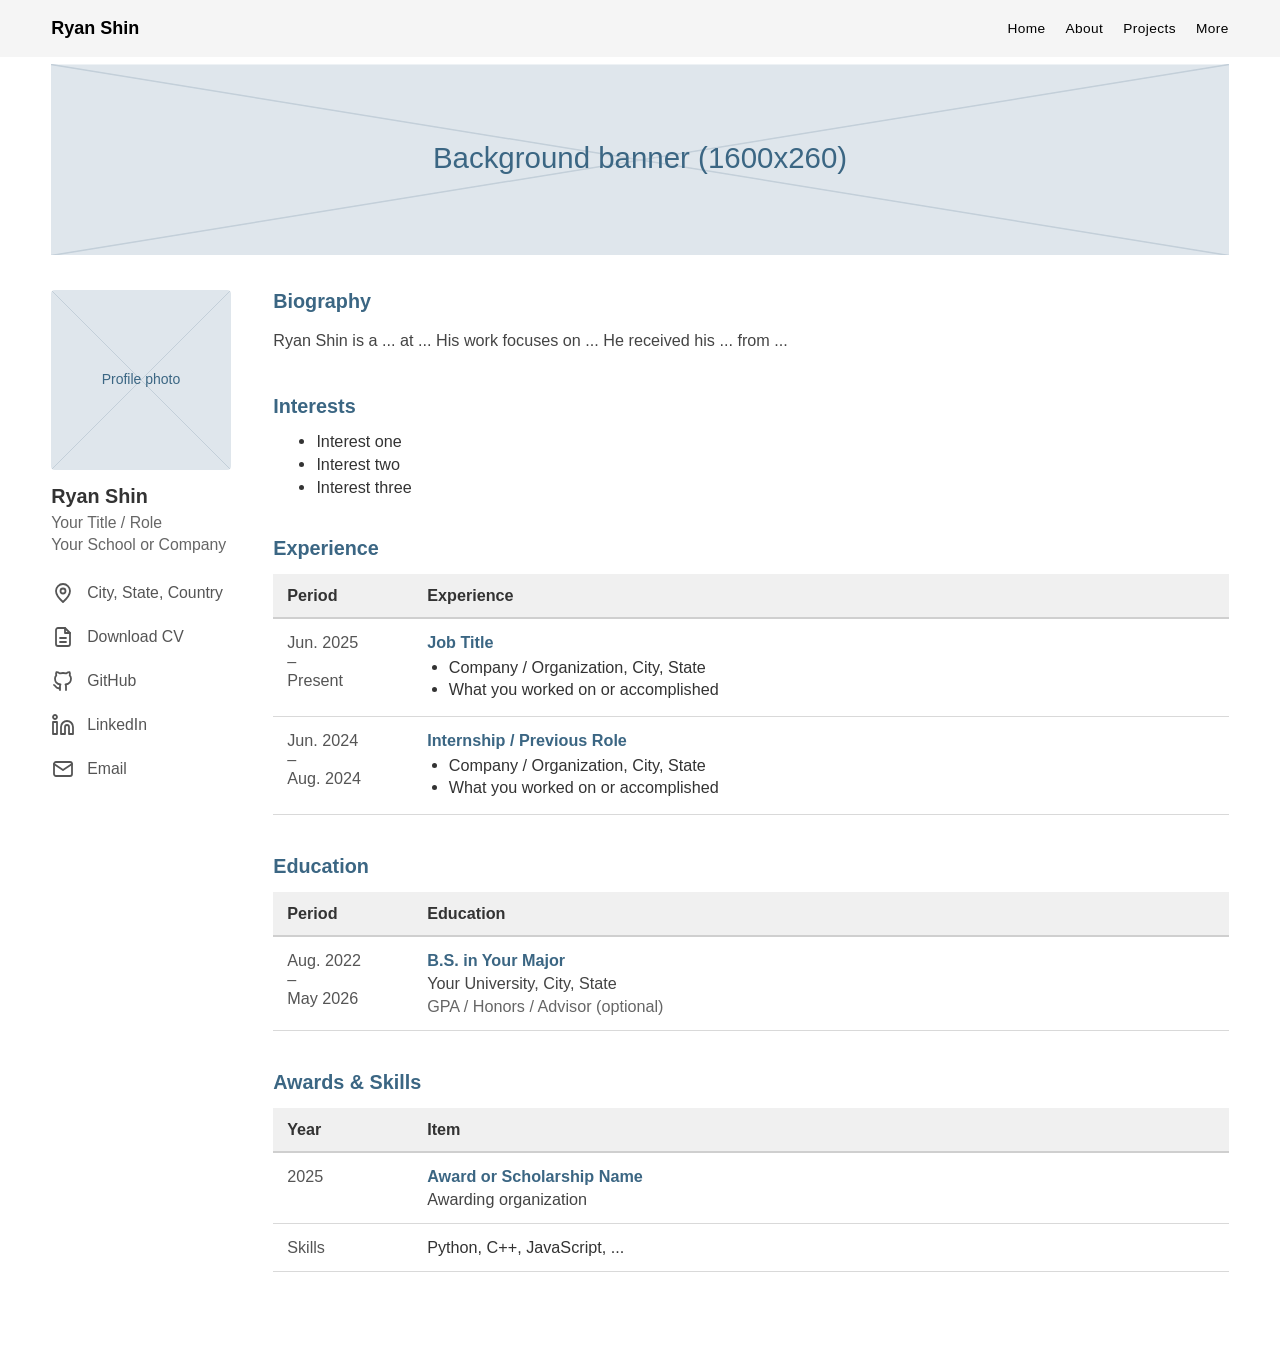
==== about.html @ 27a2eb21 "current" ====
<!DOCTYPE html>
<html lang="en">
<head>
  <meta charset="UTF-8" />
  <title>About - Ryan Shin</title>
  <meta name="viewport" content="width=device-width, initial-scale=1.0" />
  <meta name="description" content="Ryan Shin - personal website. TODO: write a one-sentence description of yourself." />
  <link rel="stylesheet" href="assets/css/style.css" />
</head>

<body class="about-page">
  <header class="top-nav">
    <div class="top-nav-inner">
      <a class="site-title" href="index.html">Ryan Shin</a>

      <nav class="nav-links">
        <a href="index.html">Home</a>
        <a href="about.html">About</a>
        <a href="projects.html" class="desktop-only">Projects</a>
        <a href="more.html" class="desktop-only">More</a>

        <button class="hamburger-btn" aria-label="Menu" type="button">
          <span></span><span></span><span></span>
        </button>
      </nav>
    </div>

    <div class="mobile-dropdown" id="mobileMenu">
      <a href="index.html">Home</a>
      <a href="about.html">About</a>
      <a href="projects.html">Projects</a>
      <a href="more.html">More</a>
    </div>
  </header>

  <!-- Banner image: replace assets/img/background.svg (or point to a .jpg) -->
  <div class="background">
    <div class="background-inner">
      <img src="assets/img/background.svg" alt="Background image" class="background-img" />
    </div>
  </div>

  <div class="page-wrapper">
    <aside class="sidebar">
      <div class="profile-card">
        <!-- Profile photo: replace assets/img/profile.svg (or point to a .jpg) -->
        <img src="assets/img/profile.svg" alt="Profile photo of Ryan Shin" class="profile-photo" />
        <div class="profile-name">Ryan Shin</div>

        <div class="profile-role">
          Your Title / Role<br />
          Your School or Company
        </div>

        <button class="related-links-btn" id="relatedLinksBtn">Related Links</button>

        <ul class="profile-info" id="profileInfoList">
          <li>
            <img src="assets/img/map_pin_icon.svg" alt="Location" class="inline-icon" />
            <span>City, State, Country</span>
          </li>

          <li>
            <a href="assets/files/cv.pdf" target="_blank" rel="noopener noreferrer" class="sidebar-link">
              <img src="assets/img/cv_icon.svg" alt="CV" class="inline-icon" />
              Download CV
            </a>
          </li>

          <li>
            <a href="https://github.com/ryan-shin14" target="_blank" rel="noopener noreferrer" class="sidebar-link">
              <img src="assets/img/github_icon.svg" alt="GitHub" class="inline-icon" />
              GitHub
            </a>
          </li>

          <li>
            <a href="https://www.linkedin.com/in/your-handle/" target="_blank" rel="noopener noreferrer" class="sidebar-link">
              <img src="assets/img/linkedin_icon.svg" alt="LinkedIn" class="inline-icon" />
              LinkedIn
            </a>
          </li>

          <li>
            <a href="mailto:you@example.com" class="sidebar-link">
              <img src="assets/img/mail_icon.svg" alt="Email" class="inline-icon" />
              Email
            </a>
          </li>
        </ul>
      </div>
    </aside>

    <main class="content">
      <section class="section" id="biography">
        <h2 class="section-title">Biography</h2>
        <p class="cv-line">
          <!-- TODO: a short third-person bio, 3-5 sentences. -->
          Ryan Shin is a ... at ... His work focuses on ... He received his ... from ...
        </p>
      </section>

      <section class="section" id="interests">
        <h2 class="section-title">Interests</h2>
        <ul class="interest-list">
          <li>Interest one</li>
          <li>Interest two</li>
          <li>Interest three</li>
        </ul>
      </section>

      <section class="section" id="experience">
        <h2 class="section-title">Experience</h2>
        <table class="cv-table">
          <thead>
            <tr><th>Period</th><th>Experience</th></tr>
          </thead>
          <tbody>
            <tr>
              <td class="cv-period">Jun. 2025<br />&ndash;<br />Present</td>
              <td>
                <div class="cv-role">Job Title</div>
                <ul class="cv-bullets">
                  <li>Company / Organization, City, State</li>
                  <li>What you worked on or accomplished</li>
                </ul>
              </td>
            </tr>

            <tr>
              <td class="cv-period">Jun. 2024<br />&ndash;<br />Aug. 2024</td>
              <td>
                <div class="cv-role">Internship / Previous Role</div>
                <ul class="cv-bullets">
                  <li>Company / Organization, City, State</li>
                  <li>What you worked on or accomplished</li>
                </ul>
              </td>
            </tr>
          </tbody>
        </table>
      </section>

      <section class="section" id="education">
        <h2 class="section-title">Education</h2>
        <table class="cv-table">
          <thead>
            <tr><th>Period</th><th>Education</th></tr>
          </thead>
          <tbody>
            <tr>
              <td class="cv-period">Aug. 2022<br />&ndash;<br />May 2026</td>
              <td>
                <div class="cv-role">B.S. in Your Major</div>
                <div class="cv-line">Your University, City, State</div>
                <div class="cv-muted">GPA / Honors / Advisor (optional)</div>
              </td>
            </tr>
          </tbody>
        </table>
      </section>

      <section class="section" id="awards">
        <h2 class="section-title">Awards &amp; Skills</h2>
        <table class="cv-table">
          <thead>
            <tr><th>Year</th><th>Item</th></tr>
          </thead>
          <tbody>
            <tr>
              <td class="cv-period">2025</td>
              <td>
                <div class="cv-role">Award or Scholarship Name</div>
                <div class="cv-line">Awarding organization</div>
              </td>
            </tr>
            <tr>
              <td class="cv-period">Skills</td>
              <td>Python, C++, JavaScript, ...</td>
            </tr>
          </tbody>
        </table>
      </section>
    </main>
  </div>

  <script src="assets/js/main.js"></script>
</body>
</html>
---- assets/css/style.css ----
/* =========================================================
   assets/css/style.css
   ========================================================= */

/* =========================
   Global / Variables
   ========================= */
:root{
  --bg:#ffffff;
  --text:#333;
  --accent:#007acc;
  --navbar-bg:#f5f5f5;

  /* Shared heading / link color: change this to re-theme the site */
  --unified-blue:#3b6683;

  /* Container width */
  --container-max:1600px;
  --container-side-pad:clamp(16px,2vw,40px);
  --container-width:min(var(--container-max),96vw);

  /* Fixed header height */
  --nav-h:56px;

  /* Modal */
  --modal-radius:12px;
}

*{box-sizing:border-box;margin:0;padding:0;}

/* Fluid font size */
html{
  font-size:clamp(15px,0.35vw + 14px,18px);
  -webkit-text-size-adjust:100%;
  text-size-adjust:100%;
}

html,body{height:100%;}

body{
  font-family:-apple-system,BlinkMacSystemFont,"Segoe UI",Roboto,"Helvetica Neue",Arial,sans-serif;
  background:var(--bg);
  color:var(--text);
  overflow-x:hidden;
  padding-top:var(--nav-h); /* room for fixed header */
}

body.modal-open{ overflow:hidden; }

a{color:var(--accent);text-decoration:none;}
a:hover{text-decoration:underline;}

/* =========================
   Top Navigation (fixed)
   ========================= */
.top-nav{
  position:fixed;
  top:0;left:0;right:0;
  z-index:100;
  background:var(--navbar-bg);
  transition:background-color .2s ease;
  border-bottom:1px solid transparent;
}

.top-nav.scrolled{
  background:#f0f0f0;
  border-bottom:1px solid #eaeaea;
}

.top-nav-inner{
  max-width:var(--container-width);
  margin:0 auto;
  height:var(--nav-h);
  padding:0 var(--container-side-pad);
  display:flex;
  align-items:center;
  justify-content:space-between;
}

.site-title{
  font-weight:600;
  font-size:1rem;
  color:#000;
  text-decoration:none;
}
.site-title:hover{ text-decoration:none; opacity:.9; }

.nav-links{
  display:flex;
  align-items:center;
}

.nav-links a{
  margin-left:20px;
  font-size:.76rem;
  color:#000;
  letter-spacing:.03em;
}

/* Mobile-only elements */
.hamburger-btn{
  display:none;
  flex-direction:column;
  justify-content:space-between;
  width:24px;
  height:18px;
  background:none;
  border:none;
  cursor:pointer;
  padding:0;
  margin-left:20px;
}
.hamburger-btn span{
  width:100%;
  height:2px;
  background-color:#333;
  border-radius:2px;
}

.mobile-dropdown{ display:none; }

/* =========================
   Background banner
   ========================= */
.background{ width:100%; background:#fff; }

.background-inner{
  max-width:var(--container-width);
  margin:8px auto 0;
  padding:0 var(--container-side-pad);
}

.background-img{
  width:100%;
  display:block;
  max-height:260px;
  object-fit:cover;
}

/* =========================
   Layout
   ========================= */
.page-wrapper{
  max-width:var(--container-width);
  margin:0 auto;
  padding:35px var(--container-side-pad) 60px;
  display:grid;
  grid-template-columns:220px 1fr;
  gap:2px;
}

.sidebar{ position:relative; }

.profile-card{
  position:sticky;
  top:calc(var(--nav-h) + 32px);
  background:transparent;
  padding:0;
  text-align:left;
}

.profile-photo{
  display:block;
  max-width:180px;
  width:100%;
  border-radius:4px;
  object-fit:cover;
  margin:0 0 15px 0;
}

.profile-name{
  font-weight:700;
  font-size:1.1rem;
  margin-bottom:4px;
}

.profile-role{
  font-size:clamp(.78rem,.25vw + .70rem,.95rem);
  color:#666;
  margin-bottom:24px;
  line-height:1.4;
}

/* Mobile-only button */
.related-links-btn{
  display:none;
  width:100%;
  padding:10px;
  background-color:#fff;
  border:1px solid #ccc;
  border-radius:4px;
  font-size:.9rem;
  font-weight:600;
  color:#333;
  cursor:pointer;
  text-align:center;
  margin-bottom:15px;
}

.profile-info{
  list-style:none;
  font-size:clamp(.78rem,.25vw + .70rem,.95rem);
  color:#555;
  display:flex;
  flex-direction:column;
  gap:20px;
}

.profile-info li{
  display:flex;
  align-items:center;
  gap:12px;
}

.inline-icon{
  width:24px;
  height:24px;
  object-fit:contain;
  flex-shrink:0;
}

.sidebar-link{
  color:#555;
  text-decoration:none;
  display:flex;
  align-items:center;
  gap:12px;
  font-size:inherit;
}
.sidebar-link:hover{
  color:var(--accent);
  text-decoration:underline;
}

.content{ min-width:0; }

/* =========================
   Sections / Typography
   ========================= */
.section{ margin-bottom:40px; }
.section + .section{ margin-top:16px; }

.section-title{
  font-size:1.1rem;
  font-weight:700;
  margin-bottom:14px;
  color:var(--unified-blue);
}

.section p{
  font-size:.9rem;
  line-height:1.7;
  margin-bottom:.7em;
}

/* Home "Hello!" section */
#about .section-title{
  margin-bottom:1.2em;
  font-size:1.25rem;
}
#about a{
  font-weight:750;
  color:var(--unified-blue);
}
#about p{
  line-height:1.5;
  margin-bottom:1.5em;
  text-align:left;
}

#featured{ margin-top:60px; }
#featured .section-title{ font-weight:650; }

/* Subpage titles */
.about-page .section-title,
.projects-page .section-title,
.more-page .section-title{ font-weight:650; }

/* =========================
   Featured / project list (Home + Projects)
   ========================= */
.highlight-list{
  display:flex;
  flex-direction:column;
  gap:24px;
}

.highlight-item{
  display:grid;
  grid-template-columns:500px 1fr;
  gap:20px;
  align-items:start;
}

.highlight-thumb{
  width:100%;
  border-radius:4px;
  object-fit:cover;
  display:block;
  border:1px solid #eee;
}

.highlight-title{
  font-weight:600;
  font-size:.75rem;
  margin-bottom:4px;
  color:#000;
  line-height:1.4;
}

.highlight-authors{
  font-size:.6rem;
  color:#444;
  margin-bottom:6px;
  line-height:1.4;
}

.highlight-bold-blue{
  font-weight:750;
  color:var(--unified-blue);
}

.highlight-links{
  margin-top:6px;
  font-size:.57rem;
}
.highlight-links a{
  margin-right:10px;
  font-weight:600;
  color:var(--unified-blue);
}

/* Larger text variant used on the Projects page */
.projects-page .highlight-title{ font-size:.95rem; }
.projects-page .highlight-authors{ font-size:.8rem; line-height:1.6; }
.projects-page .highlight-links{ font-size:.8rem; }

.tag-list{
  display:flex;
  flex-wrap:wrap;
  gap:6px;
  margin:8px 0 2px;
}
.tag{
  font-size:.7rem;
  padding:2px 9px;
  border-radius:999px;
  background:#eef2f5;
  color:var(--unified-blue);
  font-weight:600;
}

/* =========================
   CV-style tables (About)
   ========================= */
.cv-table{
  width:100%;
  border-collapse:collapse;
  background:#fff;
}

.cv-table thead th{
  text-align:left;
  background:#f0f0f0;
  color:#333;
  font-weight:700;
  font-size:.9rem;
  padding:12px 14px;
  border-bottom:2px solid #cfcfcf;
}

.cv-table tbody td{
  padding:14px;
  border-bottom:1px solid #d9d9d9;
  vertical-align:top;
  font-size:.9rem;
}

.cv-period{
  width:140px;
  color:#555;
  font-weight:500;
  white-space:nowrap;
}

.cv-role{
  font-weight:750;
  color:var(--unified-blue);
  margin-bottom:4px;
}

.cv-line{ color:#444; margin-top:2px; }
.cv-muted{ color:#666; margin-top:4px; }

.cv-bullets{
  margin-top:6px;
  margin-left:1.2rem;
  padding-left:0;
}
.cv-bullets li{ margin:3px 0; }

.interest-list{
  margin-left:1.2rem;
  padding-left:1.2rem;
  font-size:.9rem;
}
.interest-list li{ margin:4px 0; }

/* =========================
   Photo grid (More page)
   ========================= */
.photo-grid{
  display:grid;
  grid-template-columns:1fr 1fr;
  gap:22px;
  width:75%;
  align-items:start;
}

figure.photo-card{ margin:0; min-width:0; }

.photo-card img{
  width:100%;
  display:block;
  border-radius:8px;
  aspect-ratio:16 / 9;
  object-fit:cover;
  background:#eee;
}

.photo-caption{
  margin-top:10px;
  font-size:.9rem;
  line-height:1.7;
  font-weight:650;
  color:#111;
}

/* =========================
   Popup / Modal
   ========================= */
.ui-backdrop{
  position:fixed;
  inset:0;
  background:rgba(0,0,0,.32);
  z-index:900;
  display:none;
  opacity:0;
  transition:opacity 160ms ease;
  touch-action:manipulation;
}
.ui-backdrop.show{ opacity:1; }

.ui-modal{
  position:fixed;
  left:50%;
  top:14vh;
  transform:translateX(-50%);
  width:min(520px,calc(100vw - 24px));
  background:#fff;
  border-radius:var(--modal-radius);
  box-shadow:0 10px 30px rgba(0,0,0,.18);
  z-index:950;
  display:none;
  overflow:hidden;
}
.ui-modal.open{ display:block; }

.ui-modal-header{
  display:flex;
  align-items:center;
  justify-content:space-between;
  padding:12px 14px;
  border-bottom:1px solid #eee;
}

.ui-modal-title{
  font-weight:700;
  font-size:.95rem;
  color:#111;
}

.ui-close-btn{
  border:1px solid #ddd;
  background:#fff;
  padding:6px 10px;
  border-radius:8px;
  font-size:.85rem;
  cursor:pointer;
}
.ui-close-btn:hover{ background:#f7f7f7; }

.ui-modal-body{ padding:14px; }

.modal-list{
  list-style:none;
  display:flex;
  flex-direction:column;
  gap:14px;
}
.modal-list li{
  display:flex;
  align-items:center;
  gap:12px;
  font-size:.95rem;
}

/* =========================
   Responsive (<= 900px)
   ========================= */
@media (max-width:900px){

  .page-wrapper{
    grid-template-columns:1fr;
    padding:12px var(--container-side-pad) 40px;
    gap:20px;
  }

  .background-inner{ margin:0 auto 0; }

  .background-img{
    height:110px;
    object-fit:cover;
  }

  /* Nav */
  .nav-links a.desktop-only{ display:none; }
  .hamburger-btn{ display:flex; }

  .mobile-dropdown{
    position:fixed;
    top:calc(var(--nav-h) + 8px);
    right:12px;
    left:12px;
    display:none;
    flex-direction:column;
    gap:14px;
    background:#fff;
    border:1px solid #e6e6e6;
    border-radius:var(--modal-radius);
    padding:12px 14px 14px;
    box-shadow:0 10px 30px rgba(0,0,0,.14);
    z-index:950;
  }
  .mobile-dropdown.open{ display:flex; }
  .mobile-dropdown a{
    font-size:1rem;
    color:#111;
    font-weight:600;
    padding:6px 2px;
  }

  /* Profile card */
  .profile-card{
    position:relative;
    top:0;
    border-bottom:1px solid #eee;
    padding-bottom:18px;
    margin-top:0;
    margin-bottom:6px;
  }

  .profile-photo{ max-width:90px; }

  .profile-role{
    font-size:clamp(.95rem,1.2vw + .8rem,1.05rem);
  }

  .related-links-btn{
    display:block;
    position:absolute;
    top:0;
    right:0;
    width:auto;
    min-width:120px;
    margin:0;
    padding:6px 12px;
  }

  /* Links move into the "Related Links" modal on mobile */
  .profile-info{ display:none; }

  /* Content */
  .section-title{ font-size:1.3rem; }

  .section p,
  .cv-table tbody td,
  .interest-list{
    font-size:1rem;
    text-align:left;
  }

  .highlight-item{
    grid-template-columns:1fr;
    gap:10px;
  }
  .highlight-title,
  .projects-page .highlight-title{ font-size:1rem; }
  .highlight-authors,
  .projects-page .highlight-authors{ font-size:.85rem; }
  .highlight-links,
  .projects-page .highlight-links{ font-size:.85rem; }

  .photo-grid{
    grid-template-columns:1fr;
    width:100%;
  }
  .photo-caption{ font-size:1rem; }

  .ui-modal{
    top:12vh;
    width:min(560px,calc(100vw - 24px));
  }

  .cv-period{
    width:96px;
    white-space:nowrap;
  }
}
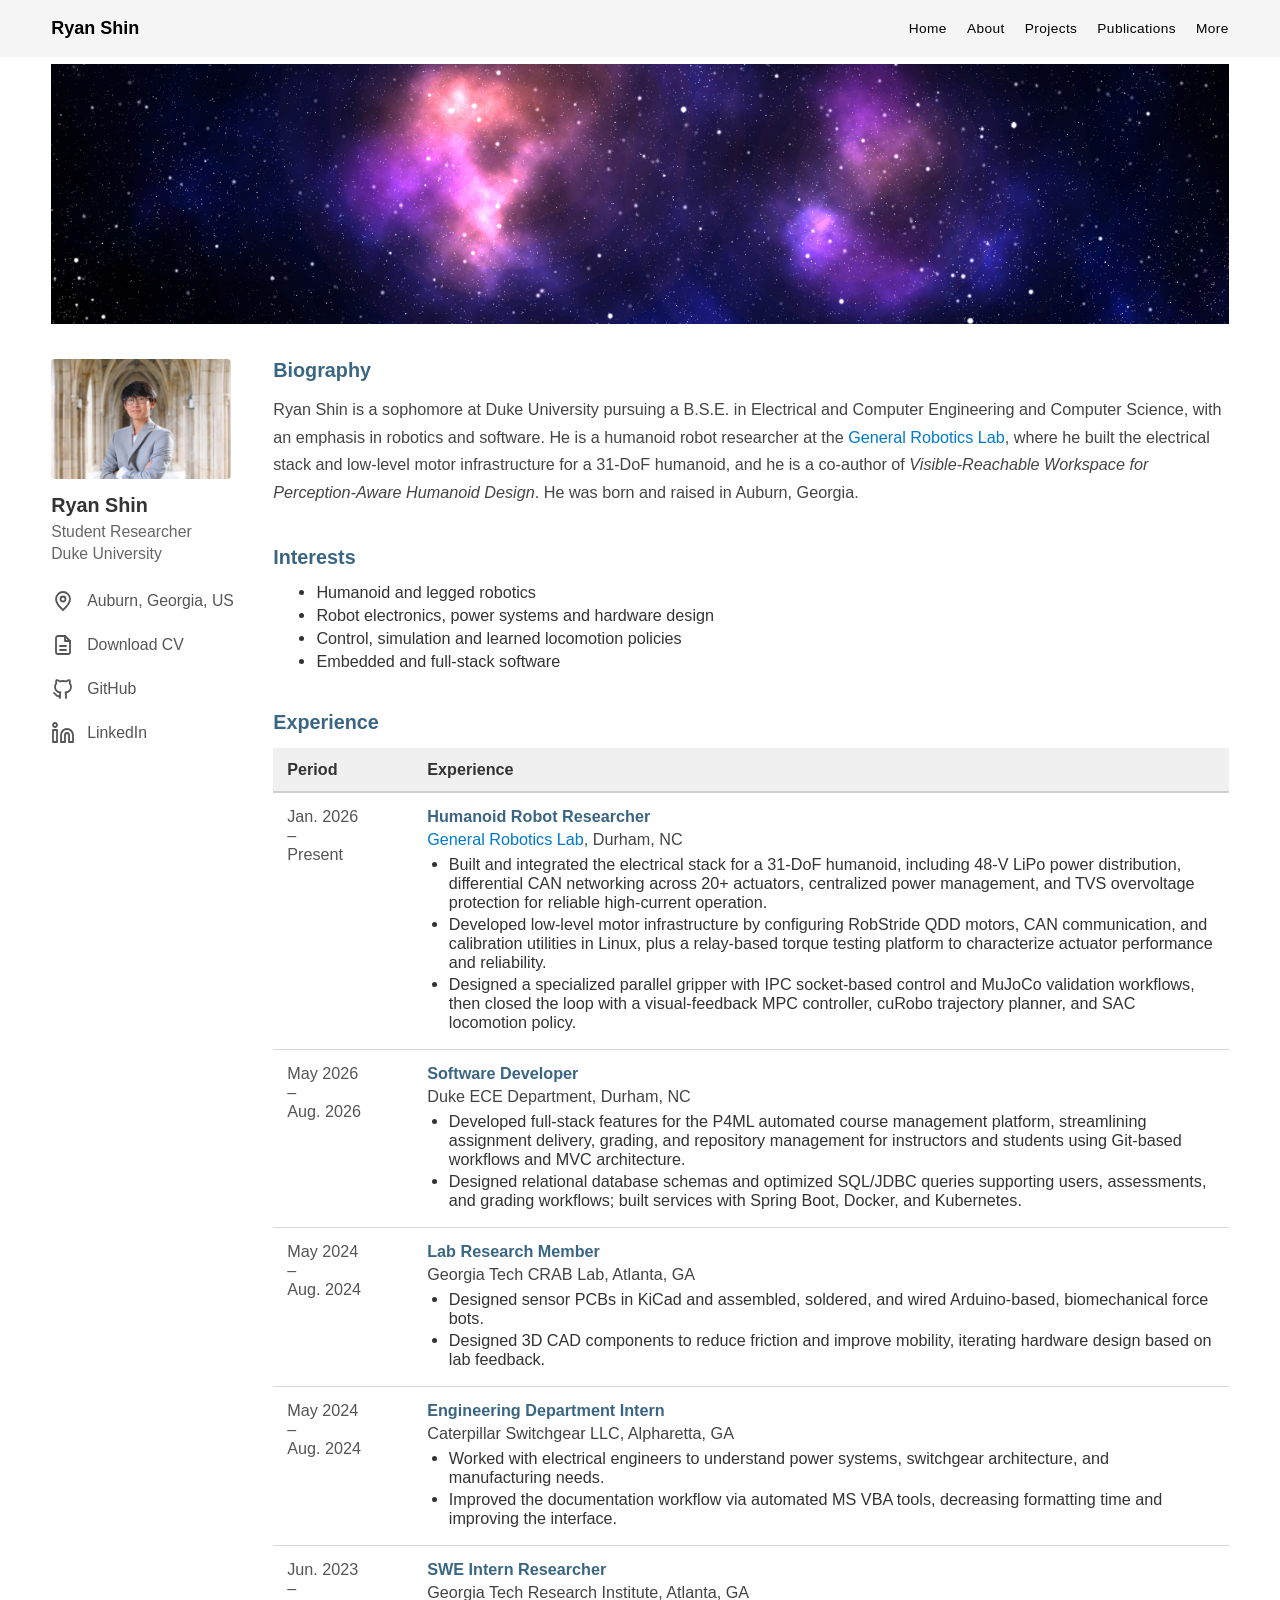
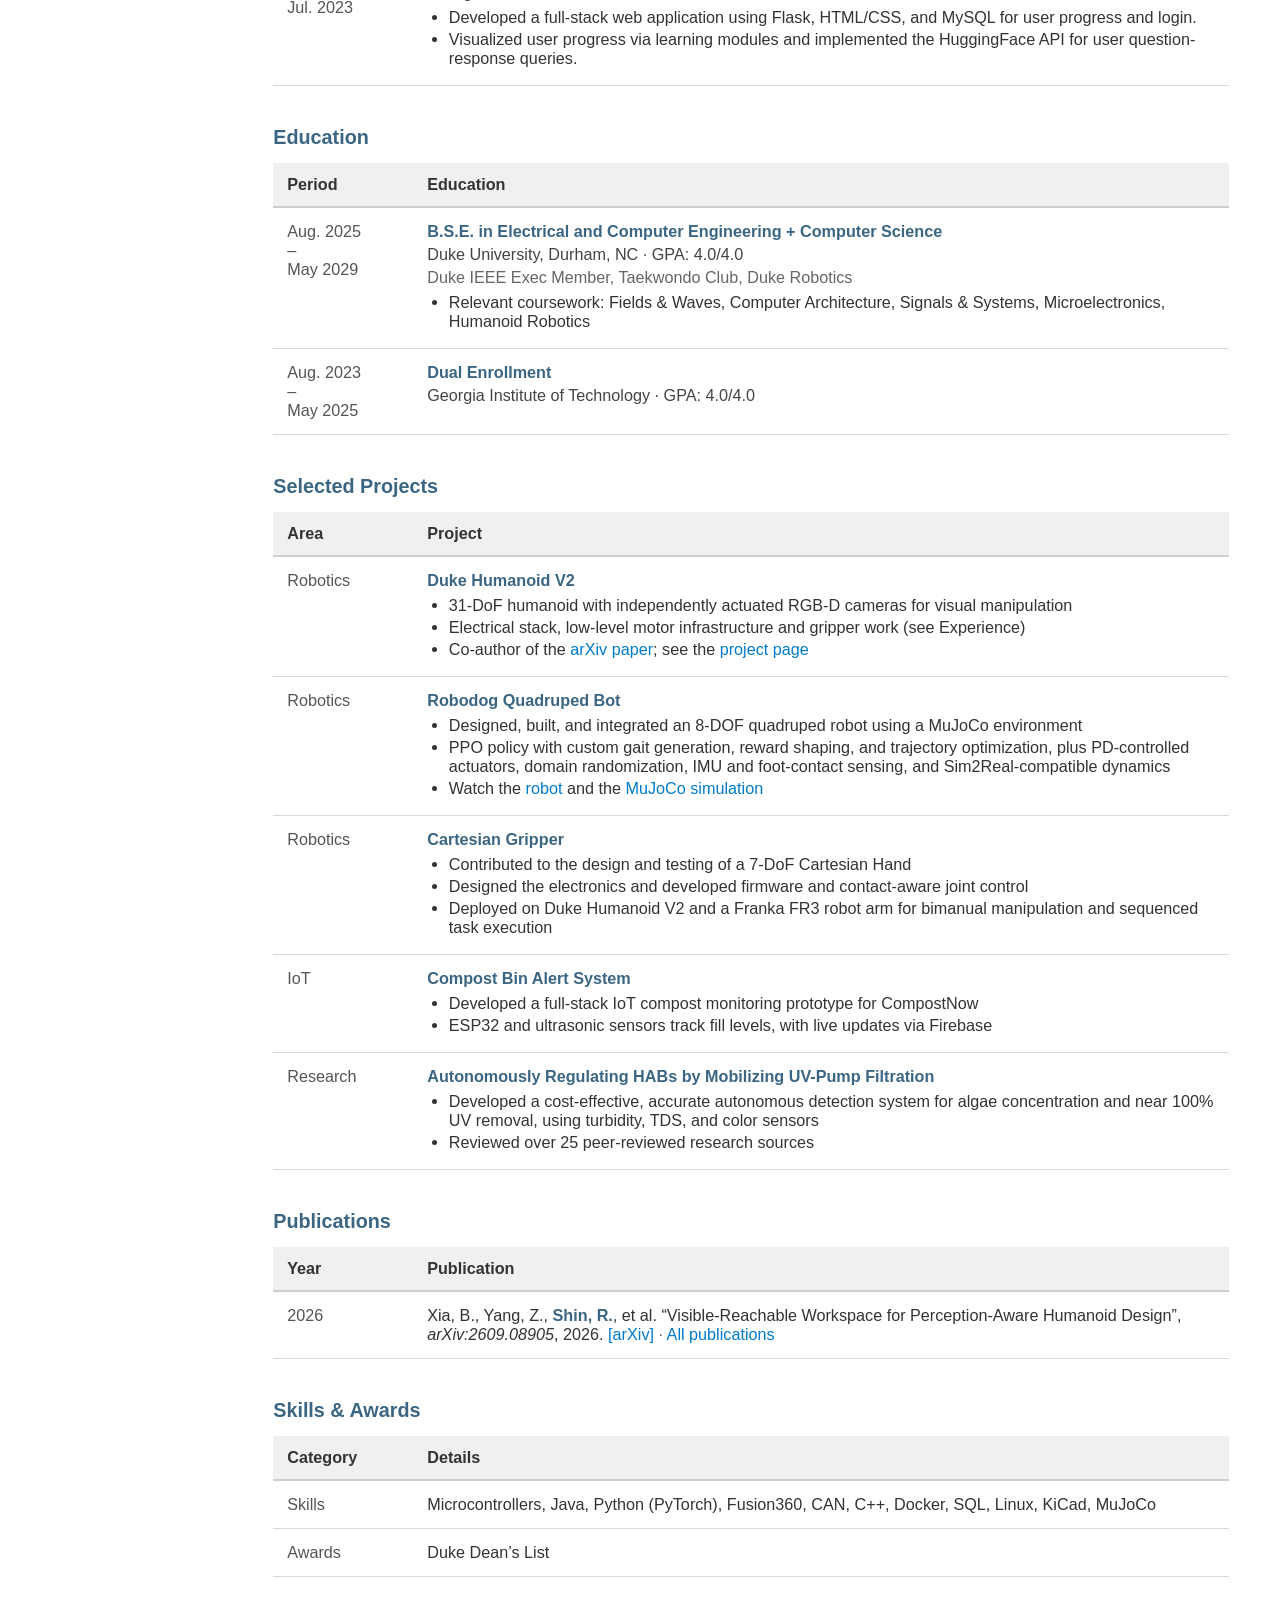
==== commit 92194739: "new new changes" ====
--- a/about.html
+++ b/about.html
@@ -17,6 +17,7 @@
         <a href="index.html">Home</a>
         <a href="about.html">About</a>
         <a href="projects.html" class="desktop-only">Projects</a>
+        <a href="publications.html" class="desktop-only">Publications</a>
         <a href="more.html" class="desktop-only">More</a>
 
         <button class="hamburger-btn" aria-label="Menu" type="button">
@@ -29,27 +30,28 @@
       <a href="index.html">Home</a>
       <a href="about.html">About</a>
       <a href="projects.html">Projects</a>
+      <a href="publications.html">Publications</a>
       <a href="more.html">More</a>
     </div>
   </header>
 
-  <!-- Banner image: replace assets/img/background.svg (or point to a .jpg) -->
+  <!-- Banner image: assets/img/background.jpg -->
   <div class="background">
     <div class="background-inner">
-      <img src="assets/img/background.svg" alt="Background image" class="background-img" />
+      <img src="assets/img/background.jpg" alt="Background image" class="background-img" />
     </div>
   </div>
 
   <div class="page-wrapper">
     <aside class="sidebar">
       <div class="profile-card">
-        <!-- Profile photo: replace assets/img/profile.svg (or point to a .jpg) -->
-        <img src="assets/img/profile.svg" alt="Profile photo of Ryan Shin" class="profile-photo" />
+        <!-- Profile photo: assets/img/IMG_4295.JPG -->
+        <img src="assets/img/IMG_4295.JPG" alt="Profile photo of Ryan Shin" class="profile-photo" />
         <div class="profile-name">Ryan Shin</div>
 
         <div class="profile-role">
-          Your Title / Role<br />
-          Your School or Company
+          Student Researcher<br />
+          Duke University
         </div>
 
         <button class="related-links-btn" id="relatedLinksBtn">Related Links</button>
@@ -57,7 +59,7 @@
         <ul class="profile-info" id="profileInfoList">
           <li>
             <img src="assets/img/map_pin_icon.svg" alt="Location" class="inline-icon" />
-            <span>City, State, Country</span>
+            <span>Auburn, Georgia, US</span>
           </li>
 
           <li>
@@ -75,16 +77,9 @@
           </li>
 
           <li>
-            <a href="https://www.linkedin.com/in/your-handle/" target="_blank" rel="noopener noreferrer" class="sidebar-link">
+            <a href="https://www.linkedin.com/in/ryan-shin-55186725b/" target="_blank" rel="noopener noreferrer" class="sidebar-link">
               <img src="assets/img/linkedin_icon.svg" alt="LinkedIn" class="inline-icon" />
               LinkedIn
-            </a>
-          </li>
-
-          <li>
-            <a href="mailto:you@example.com" class="sidebar-link">
-              <img src="assets/img/mail_icon.svg" alt="Email" class="inline-icon" />
-              Email
             </a>
           </li>
         </ul>
@@ -95,17 +90,22 @@
       <section class="section" id="biography">
         <h2 class="section-title">Biography</h2>
         <p class="cv-line">
-          <!-- TODO: a short third-person bio, 3-5 sentences. -->
-          Ryan Shin is a ... at ... His work focuses on ... He received his ... from ...
+          Ryan Shin is a sophomore at Duke University pursuing a B.S.E. in Electrical and Computer Engineering and
+          Computer Science, with an emphasis in robotics and software. He is a humanoid robot researcher at the
+          <a href="https://generalroboticslab.com/" target="_blank" rel="noopener noreferrer">General Robotics Lab</a>, where he built the electrical stack and low-level motor infrastructure
+          for a 31-DoF humanoid, and he is a co-author of
+          <em>Visible-Reachable Workspace for Perception-Aware Humanoid Design</em>. He was born and raised in
+          Auburn, Georgia.
         </p>
       </section>
 
       <section class="section" id="interests">
         <h2 class="section-title">Interests</h2>
         <ul class="interest-list">
-          <li>Interest one</li>
-          <li>Interest two</li>
-          <li>Interest three</li>
+          <li>Humanoid and legged robotics</li>
+          <li>Robot electronics, power systems and hardware design</li>
+          <li>Control, simulation and learned locomotion policies</li>
+          <li>Embedded and full-stack software</li>
         </ul>
       </section>
 
@@ -117,23 +117,58 @@
           </thead>
           <tbody>
             <tr>
-              <td class="cv-period">Jun. 2025<br />&ndash;<br />Present</td>
-              <td>
-                <div class="cv-role">Job Title</div>
-                <ul class="cv-bullets">
-                  <li>Company / Organization, City, State</li>
-                  <li>What you worked on or accomplished</li>
-                </ul>
-              </td>
-            </tr>
-
-            <tr>
-              <td class="cv-period">Jun. 2024<br />&ndash;<br />Aug. 2024</td>
-              <td>
-                <div class="cv-role">Internship / Previous Role</div>
-                <ul class="cv-bullets">
-                  <li>Company / Organization, City, State</li>
-                  <li>What you worked on or accomplished</li>
+              <td class="cv-period">Jan. 2026<br />&ndash;<br />Present</td>
+              <td>
+                <div class="cv-role">Humanoid Robot Researcher</div>
+                <div class="cv-line"><a href="https://generalroboticslab.com/" target="_blank" rel="noopener noreferrer">General Robotics Lab</a>, Durham, NC</div>
+                <ul class="cv-bullets">
+                  <li>Built and integrated the electrical stack for a 31-DoF humanoid, including 48-V LiPo power distribution, differential CAN networking across 20+ actuators, centralized power management, and TVS overvoltage protection for reliable high-current operation.</li>
+                  <li>Developed low-level motor infrastructure by configuring RobStride QDD motors, CAN communication, and calibration utilities in Linux, plus a relay-based torque testing platform to characterize actuator performance and reliability.</li>
+                  <li>Designed a specialized parallel gripper with IPC socket-based control and MuJoCo validation workflows, then closed the loop with a visual-feedback MPC controller, cuRobo trajectory planner, and SAC locomotion policy.</li>
+                </ul>
+              </td>
+            </tr>
+            <tr>
+              <td class="cv-period">May 2026<br />&ndash;<br />Aug. 2026</td>
+              <td>
+                <div class="cv-role">Software Developer</div>
+                <div class="cv-line">Duke ECE Department, Durham, NC</div>
+                <ul class="cv-bullets">
+                  <li>Developed full-stack features for the P4ML automated course management platform, streamlining assignment delivery, grading, and repository management for instructors and students using Git-based workflows and MVC architecture.</li>
+                  <li>Designed relational database schemas and optimized SQL/JDBC queries supporting users, assessments, and grading workflows; built services with Spring Boot, Docker, and Kubernetes.</li>
+                </ul>
+              </td>
+            </tr>
+            <tr>
+              <td class="cv-period">May 2024<br />&ndash;<br />Aug. 2024</td>
+              <td>
+                <div class="cv-role">Lab Research Member</div>
+                <div class="cv-line">Georgia Tech CRAB Lab, Atlanta, GA</div>
+                <ul class="cv-bullets">
+                  <li>Designed sensor PCBs in KiCad and assembled, soldered, and wired Arduino-based, biomechanical force bots.</li>
+                  <li>Designed 3D CAD components to reduce friction and improve mobility, iterating hardware design based on lab feedback.</li>
+                </ul>
+              </td>
+            </tr>
+            <tr>
+              <td class="cv-period">May 2024<br />&ndash;<br />Aug. 2024</td>
+              <td>
+                <div class="cv-role">Engineering Department Intern</div>
+                <div class="cv-line">Caterpillar Switchgear LLC, Alpharetta, GA</div>
+                <ul class="cv-bullets">
+                  <li>Worked with electrical engineers to understand power systems, switchgear architecture, and manufacturing needs.</li>
+                  <li>Improved the documentation workflow via automated MS VBA tools, decreasing formatting time and improving the interface.</li>
+                </ul>
+              </td>
+            </tr>
+            <tr>
+              <td class="cv-period">Jun. 2023<br />&ndash;<br />Jul. 2023</td>
+              <td>
+                <div class="cv-role">SWE Intern Researcher</div>
+                <div class="cv-line">Georgia Tech Research Institute, Atlanta, GA</div>
+                <ul class="cv-bullets">
+                  <li>Developed a full-stack web application using Flask, HTML/CSS, and MySQL for user progress and login.</li>
+                  <li>Visualized user progress via learning modules and implemented the HuggingFace API for user question-response queries.</li>
                 </ul>
               </td>
             </tr>
@@ -149,11 +184,107 @@
           </thead>
           <tbody>
             <tr>
-              <td class="cv-period">Aug. 2022<br />&ndash;<br />May 2026</td>
-              <td>
-                <div class="cv-role">B.S. in Your Major</div>
-                <div class="cv-line">Your University, City, State</div>
-                <div class="cv-muted">GPA / Honors / Advisor (optional)</div>
+              <td class="cv-period">Aug. 2025<br />&ndash;<br />May 2029</td>
+              <td>
+                <div class="cv-role">B.S.E. in Electrical and Computer Engineering + Computer Science</div>
+                <div class="cv-line">Duke University, Durham, NC &middot; GPA: 4.0/4.0</div>
+                <div class="cv-muted">Duke IEEE Exec Member, Taekwondo Club, Duke Robotics</div>
+                <ul class="cv-bullets">
+                  <li>Relevant coursework: Fields &amp; Waves, Computer Architecture, Signals &amp; Systems, Microelectronics, Humanoid Robotics</li>
+                </ul>
+              </td>
+            </tr>
+
+            <tr>
+              <td class="cv-period">Aug. 2023<br />&ndash;<br />May 2025</td>
+              <td>
+                <div class="cv-role">Dual Enrollment</div>
+                <div class="cv-line">Georgia Institute of Technology &middot; GPA: 4.0/4.0</div>
+              </td>
+            </tr>
+          </tbody>
+        </table>
+      </section>
+
+      <section class="section" id="research-projects">
+        <h2 class="section-title">Selected Projects</h2>
+        <table class="cv-table">
+          <thead>
+            <tr><th>Area</th><th>Project</th></tr>
+          </thead>
+          <tbody>
+            <tr>
+              <td class="cv-period">Robotics</td>
+              <td>
+                <div class="cv-role">Duke Humanoid V2</div>
+                <ul class="cv-bullets">
+                  <li>31-DoF humanoid with independently actuated RGB-D cameras for visual manipulation</li>
+                  <li>Electrical stack, low-level motor infrastructure and gripper work (see Experience)</li>
+                  <li>Co-author of the <a href="https://arxiv.org/abs/2609.08905" target="_blank" rel="noopener noreferrer">arXiv paper</a>; see the <a href="https://generalroboticslab.com/DukeHumanoidV2" target="_blank" rel="noopener noreferrer">project page</a></li>
+                </ul>
+              </td>
+            </tr>
+            <tr>
+              <td class="cv-period">Robotics</td>
+              <td>
+                <div class="cv-role">Robodog Quadruped Bot</div>
+                <ul class="cv-bullets">
+                  <li>Designed, built, and integrated an 8-DOF quadruped robot using a MuJoCo environment</li>
+                  <li>PPO policy with custom gait generation, reward shaping, and trajectory optimization, plus PD-controlled actuators, domain randomization, IMU and foot-contact sensing, and Sim2Real-compatible dynamics</li>
+                  <li>Watch the <a href="https://www.youtube.com/watch?v=0yVlB9gpSnM" target="_blank" rel="noopener noreferrer">robot</a> and the <a href="https://www.youtube.com/watch?v=RdS5UPA_Ppw" target="_blank" rel="noopener noreferrer">MuJoCo simulation</a></li>
+                </ul>
+              </td>
+            </tr>
+            <tr>
+              <td class="cv-period">Robotics</td>
+              <td>
+                <div class="cv-role">Cartesian Gripper</div>
+                <ul class="cv-bullets">
+                  <li>Contributed to the design and testing of a 7-DoF Cartesian Hand</li>
+                  <li>Designed the electronics and developed firmware and contact-aware joint control</li>
+                  <li>Deployed on Duke Humanoid V2 and a Franka FR3 robot arm for bimanual manipulation and sequenced task execution</li>
+                </ul>
+              </td>
+            </tr>
+            <tr>
+              <td class="cv-period">IoT</td>
+              <td>
+                <div class="cv-role">Compost Bin Alert System</div>
+                <ul class="cv-bullets">
+                  <li>Developed a full-stack IoT compost monitoring prototype for CompostNow</li>
+                  <li>ESP32 and ultrasonic sensors track fill levels, with live updates via Firebase</li>
+                </ul>
+              </td>
+            </tr>
+            <tr>
+              <td class="cv-period">Research</td>
+              <td>
+                <div class="cv-role">Autonomously Regulating HABs by Mobilizing UV-Pump Filtration</div>
+                <ul class="cv-bullets">
+                  <li>Developed a cost-effective, accurate autonomous detection system for algae concentration and near 100% UV removal, using turbidity, TDS, and color sensors</li>
+                  <li>Reviewed over 25 peer-reviewed research sources</li>
+                </ul>
+              </td>
+            </tr>
+          </tbody>
+        </table>
+      </section>
+
+      <section class="section" id="publications">
+        <h2 class="section-title">Publications</h2>
+        <table class="cv-table">
+          <thead>
+            <tr><th>Year</th><th>Publication</th></tr>
+          </thead>
+          <tbody>
+            <tr>
+              <td class="cv-period">2026</td>
+              <td>
+                Xia, B., Yang, Z., <span class="highlight-bold-blue">Shin, R.</span>, et al.
+                “Visible-Reachable Workspace for Perception-Aware Humanoid Design”,
+                <em>arXiv:2609.08905</em>, 2026.
+                <a href="https://arxiv.org/abs/2609.08905" target="_blank" rel="noopener noreferrer">[arXiv]</a>
+                <span class="cv-muted">&middot; <a href="publications.html">All publications</a></span>
               </td>
             </tr>
           </tbody>
@@ -161,22 +292,19 @@
       </section>
 
       <section class="section" id="awards">
-        <h2 class="section-title">Awards &amp; Skills</h2>
-        <table class="cv-table">
-          <thead>
-            <tr><th>Year</th><th>Item</th></tr>
-          </thead>
-          <tbody>
-            <tr>
-              <td class="cv-period">2025</td>
-              <td>
-                <div class="cv-role">Award or Scholarship Name</div>
-                <div class="cv-line">Awarding organization</div>
-              </td>
-            </tr>
+        <h2 class="section-title">Skills &amp; Awards</h2>
+        <table class="cv-table">
+          <thead>
+            <tr><th>Category</th><th>Details</th></tr>
+          </thead>
+          <tbody>
             <tr>
               <td class="cv-period">Skills</td>
-              <td>Python, C++, JavaScript, ...</td>
+              <td>Microcontrollers, Java, Python (PyTorch), Fusion360, CAN, C++, Docker, SQL, Linux, KiCad, MuJoCo</td>
+            </tr>
+            <tr>
+              <td class="cv-period">Awards</td>
+              <td>Duke Dean&rsquo;s List</td>
             </tr>
           </tbody>
         </table>
--- a/assets/css/style.css
+++ b/assets/css/style.css
@@ -405,6 +405,57 @@
   font-size:.9rem;
 }
 .interest-list li{ margin:4px 0; }
+
+/* =========================
+   Publications page
+   ========================= */
+.publications-page .section-title{ font-weight:650; }
+.publications-page .cv-period{ width:96px; }
+.publications-page .cv-table tbody td{ line-height:1.55; }
+
+.pdf-link{
+  margin-left:8px;
+  font-weight:400;
+  font-size:.67em;
+  color:var(--unified-blue);
+}
+
+/* =========================
+   Embedded videos (Projects page)
+   ========================= */
+.video-grid{
+  display:grid;
+  grid-template-columns:1fr 1fr;
+  gap:22px;
+  width:75%;
+  align-items:start;
+}
+
+figure.video-card{ margin:0; min-width:0; }
+
+.video-frame{
+  position:relative;
+  width:100%;
+  aspect-ratio:16 / 9;
+  background:#000;
+  border-radius:8px;
+  overflow:hidden;
+}
+.video-frame iframe{
+  position:absolute;
+  inset:0;
+  width:100%;
+  height:100%;
+  border:0;
+}
+
+.video-caption{
+  margin-top:10px;
+  font-size:.9rem;
+  line-height:1.7;
+  font-weight:650;
+  color:#111;
+}
 
 /* =========================
    Photo grid (More page)
@@ -601,6 +652,12 @@
   .highlight-links,
   .projects-page .highlight-links{ font-size:.85rem; }
 
+  .video-grid{
+    grid-template-columns:1fr;
+    width:100%;
+  }
+  .video-caption{ font-size:1rem; }
+
   .photo-grid{
     grid-template-columns:1fr;
     width:100%;
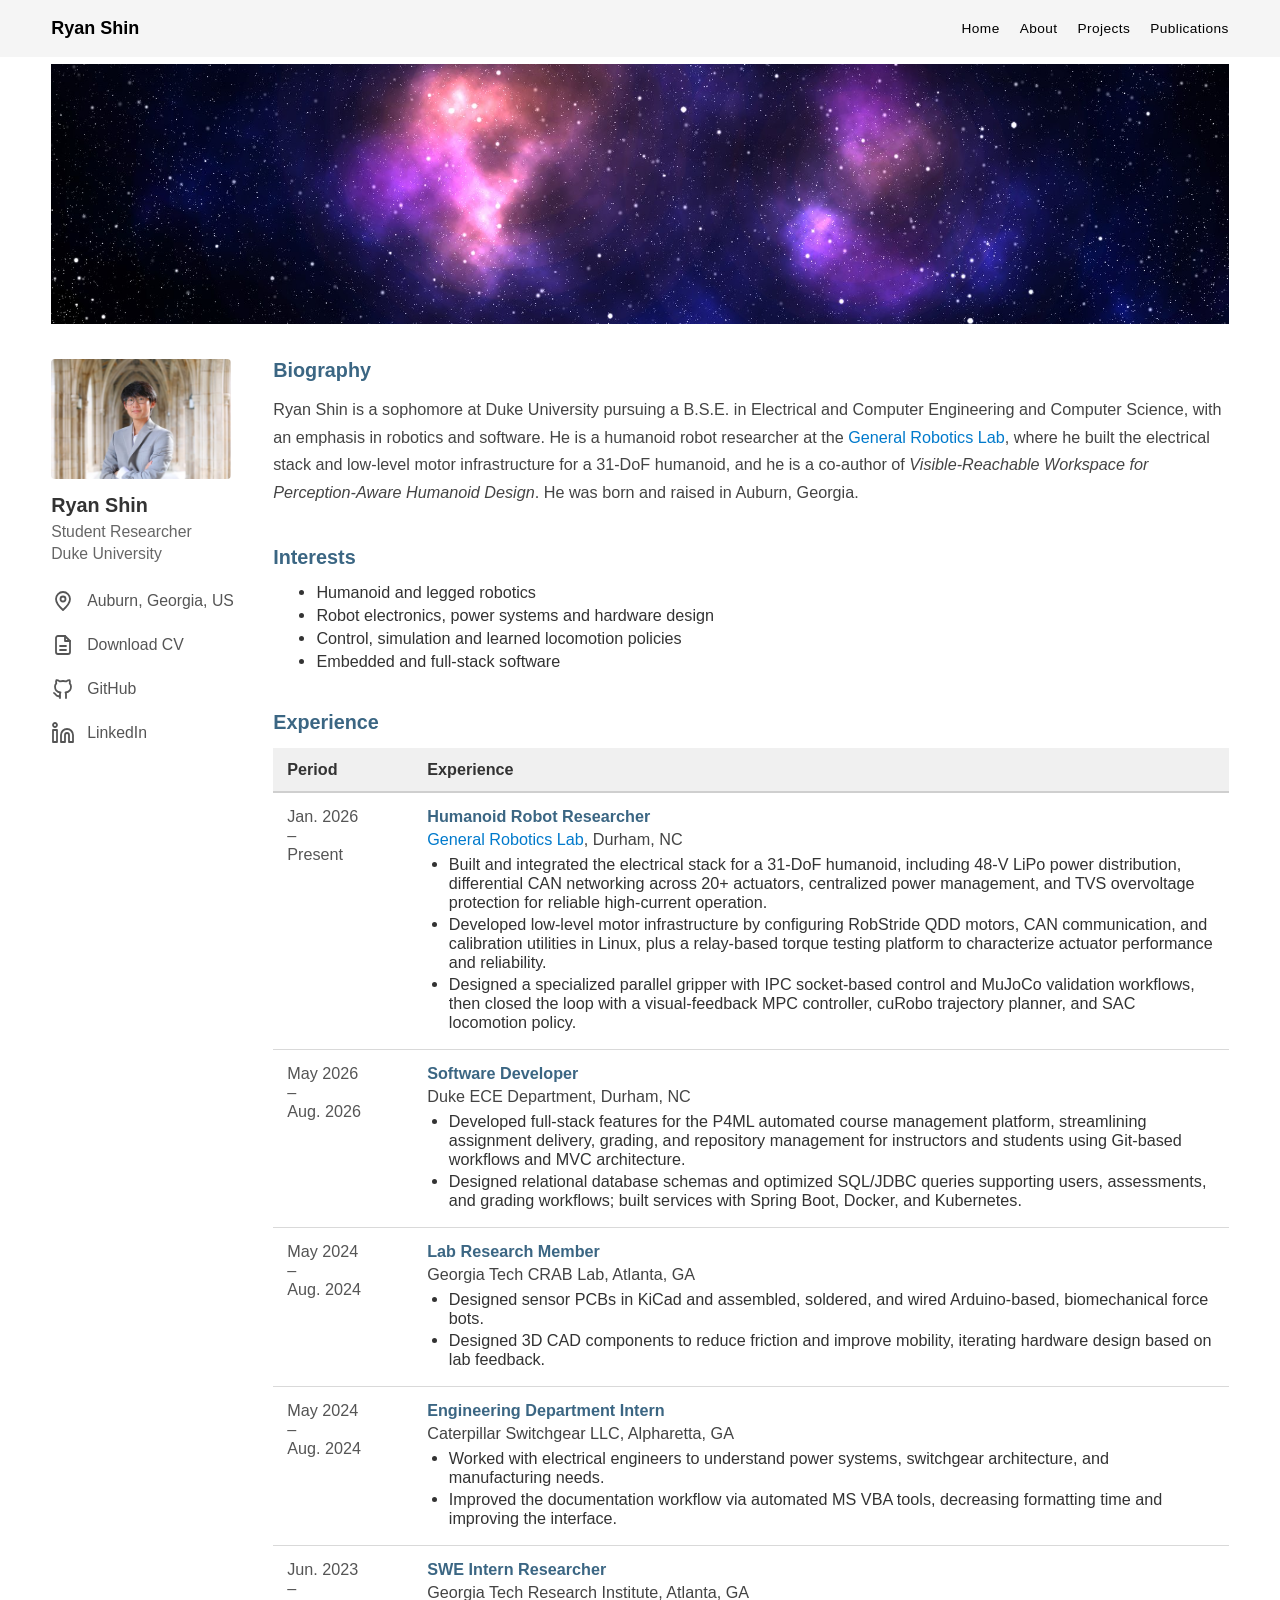
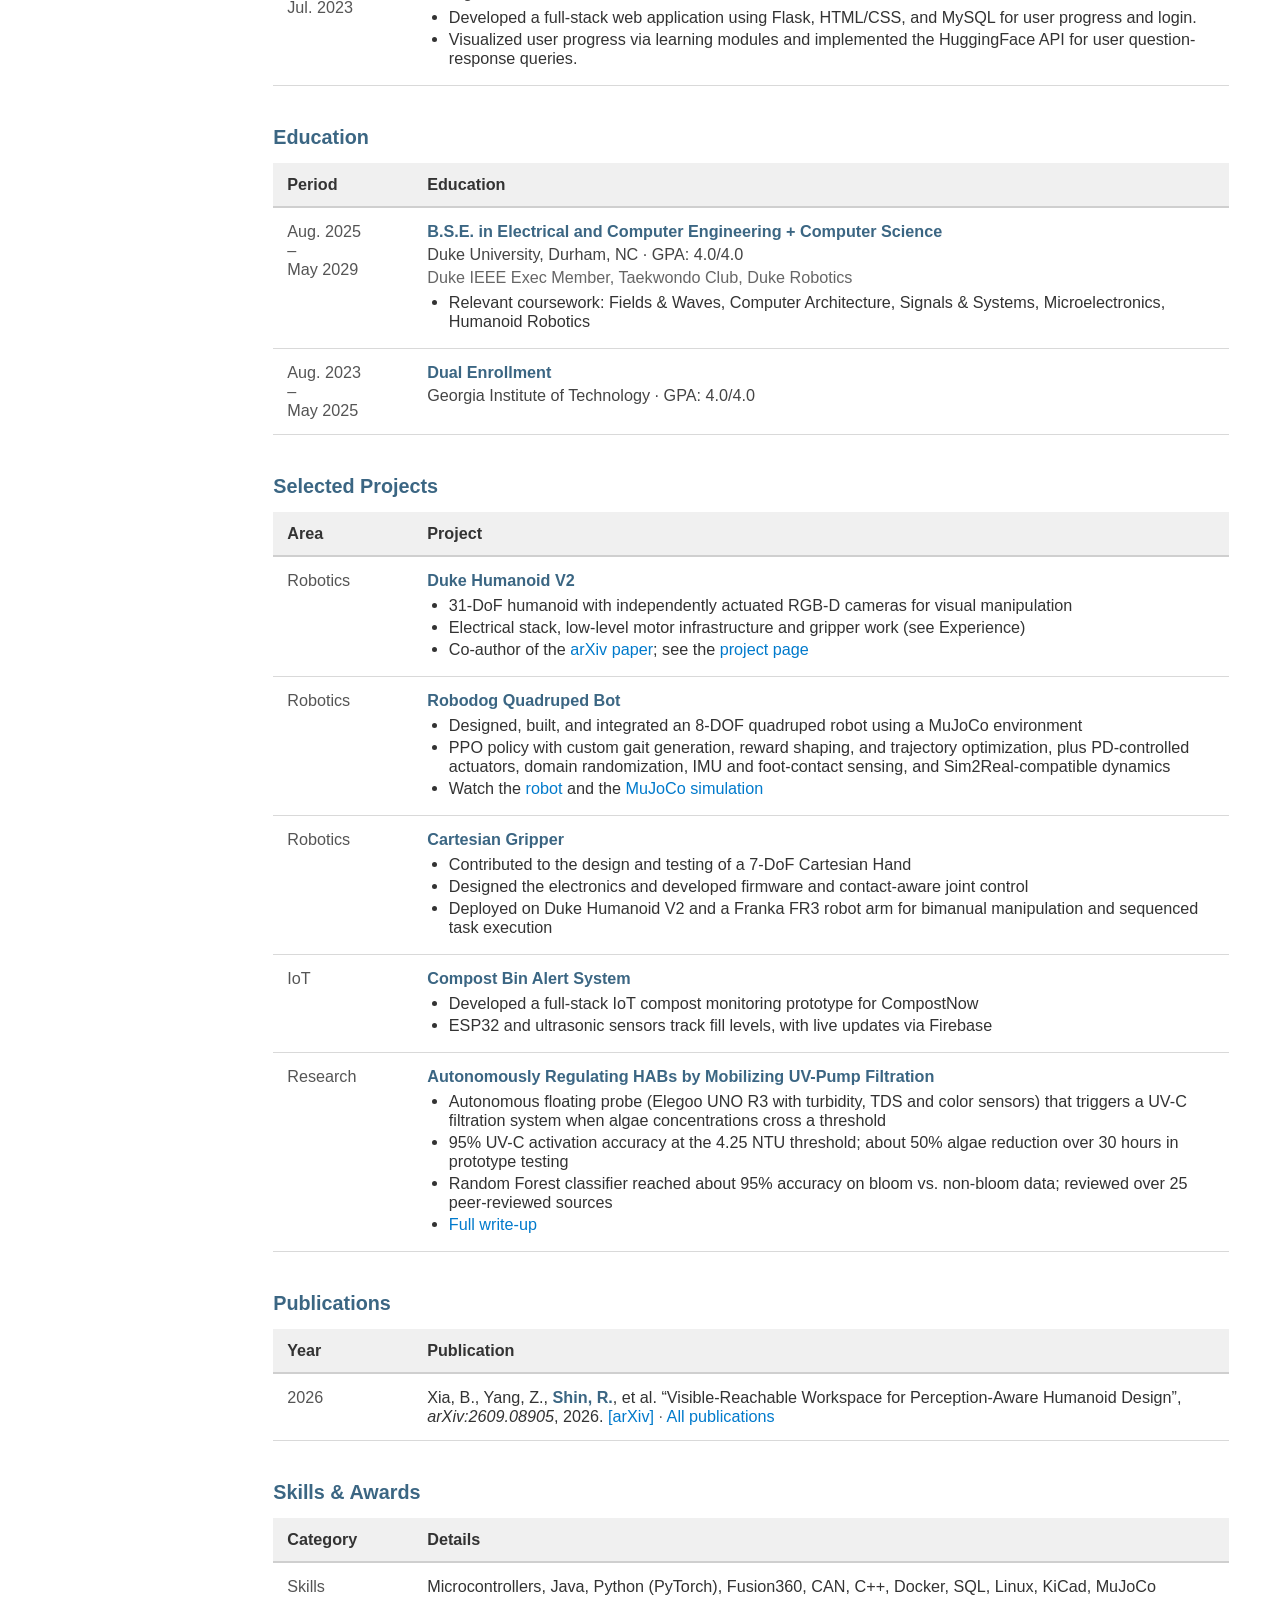
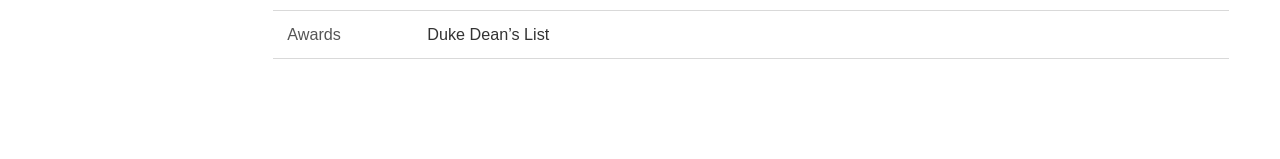
==== commit 5f71481a: "new new new changes" ====
--- a/about.html
+++ b/about.html
@@ -18,7 +18,6 @@
         <a href="about.html">About</a>
         <a href="projects.html" class="desktop-only">Projects</a>
         <a href="publications.html" class="desktop-only">Publications</a>
-        <a href="more.html" class="desktop-only">More</a>
 
         <button class="hamburger-btn" aria-label="Menu" type="button">
           <span></span><span></span><span></span>
@@ -31,22 +30,21 @@
       <a href="about.html">About</a>
       <a href="projects.html">Projects</a>
       <a href="publications.html">Publications</a>
-      <a href="more.html">More</a>
     </div>
   </header>
 
-  <!-- Banner image: assets/img/background.jpg -->
+  <!-- Banner image: assets/img/banner.jpg -->
   <div class="background">
     <div class="background-inner">
-      <img src="assets/img/background.jpg" alt="Background image" class="background-img" />
+      <img src="assets/img/banner.jpg" alt="Background image" class="background-img" />
     </div>
   </div>
 
   <div class="page-wrapper">
     <aside class="sidebar">
       <div class="profile-card">
-        <!-- Profile photo: assets/img/IMG_4295.JPG -->
-        <img src="assets/img/IMG_4295.JPG" alt="Profile photo of Ryan Shin" class="profile-photo" />
+        <!-- Profile photo: assets/img/profile.jpg -->
+        <img src="assets/img/profile.jpg" alt="Profile photo of Ryan Shin" class="profile-photo" />
         <div class="profile-name">Ryan Shin</div>
 
         <div class="profile-role">
@@ -261,8 +259,11 @@
               <td>
                 <div class="cv-role">Autonomously Regulating HABs by Mobilizing UV-Pump Filtration</div>
                 <ul class="cv-bullets">
-                  <li>Developed a cost-effective, accurate autonomous detection system for algae concentration and near 100% UV removal, using turbidity, TDS, and color sensors</li>
-                  <li>Reviewed over 25 peer-reviewed research sources</li>
+                  <li>Autonomous floating probe (Elegoo UNO R3 with turbidity, TDS and color sensors) that triggers a UV-C
+                      filtration system when algae concentrations cross a threshold</li>
+                  <li>95% UV-C activation accuracy at the 4.25 NTU threshold; about 50% algae reduction over 30 hours in prototype testing</li>
+                  <li>Random Forest classifier reached about 95% accuracy on bloom vs. non-bloom data; reviewed over 25 peer-reviewed sources</li>
+                  <li><a href="projects.html#environmental">Full write-up</a></li>
                 </ul>
               </td>
             </tr>
--- a/assets/css/style.css
+++ b/assets/css/style.css
@@ -273,8 +273,7 @@
 
 /* Subpage titles */
 .about-page .section-title,
-.projects-page .section-title,
-.more-page .section-title{ font-weight:650; }
+.projects-page .section-title{ font-weight:650; }
 
 /* =========================
    Featured / project list (Home + Projects)
@@ -450,36 +449,6 @@
 }
 
 .video-caption{
-  margin-top:10px;
-  font-size:.9rem;
-  line-height:1.7;
-  font-weight:650;
-  color:#111;
-}
-
-/* =========================
-   Photo grid (More page)
-   ========================= */
-.photo-grid{
-  display:grid;
-  grid-template-columns:1fr 1fr;
-  gap:22px;
-  width:75%;
-  align-items:start;
-}
-
-figure.photo-card{ margin:0; min-width:0; }
-
-.photo-card img{
-  width:100%;
-  display:block;
-  border-radius:8px;
-  aspect-ratio:16 / 9;
-  object-fit:cover;
-  background:#eee;
-}
-
-.photo-caption{
   margin-top:10px;
   font-size:.9rem;
   line-height:1.7;
@@ -658,12 +627,6 @@
   }
   .video-caption{ font-size:1rem; }
 
-  .photo-grid{
-    grid-template-columns:1fr;
-    width:100%;
-  }
-  .photo-caption{ font-size:1rem; }
-
   .ui-modal{
     top:12vh;
     width:min(560px,calc(100vw - 24px));
